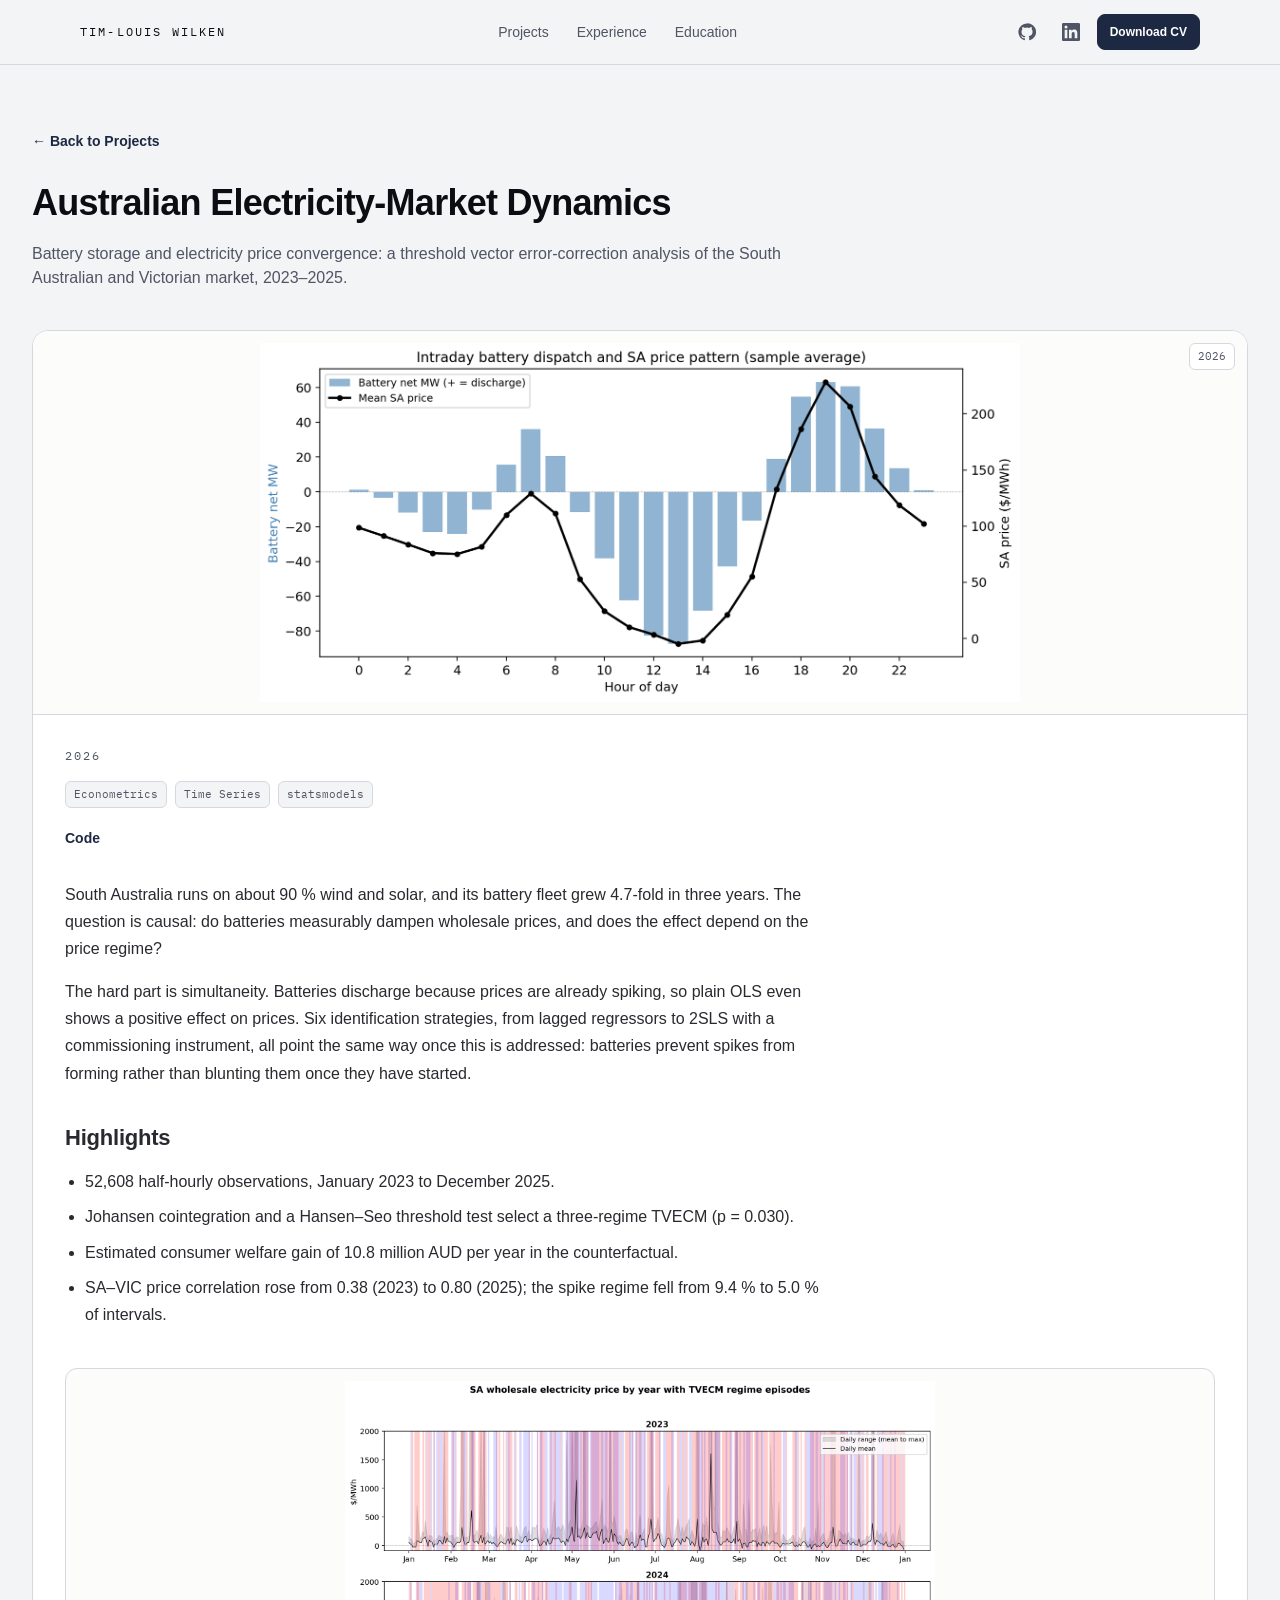
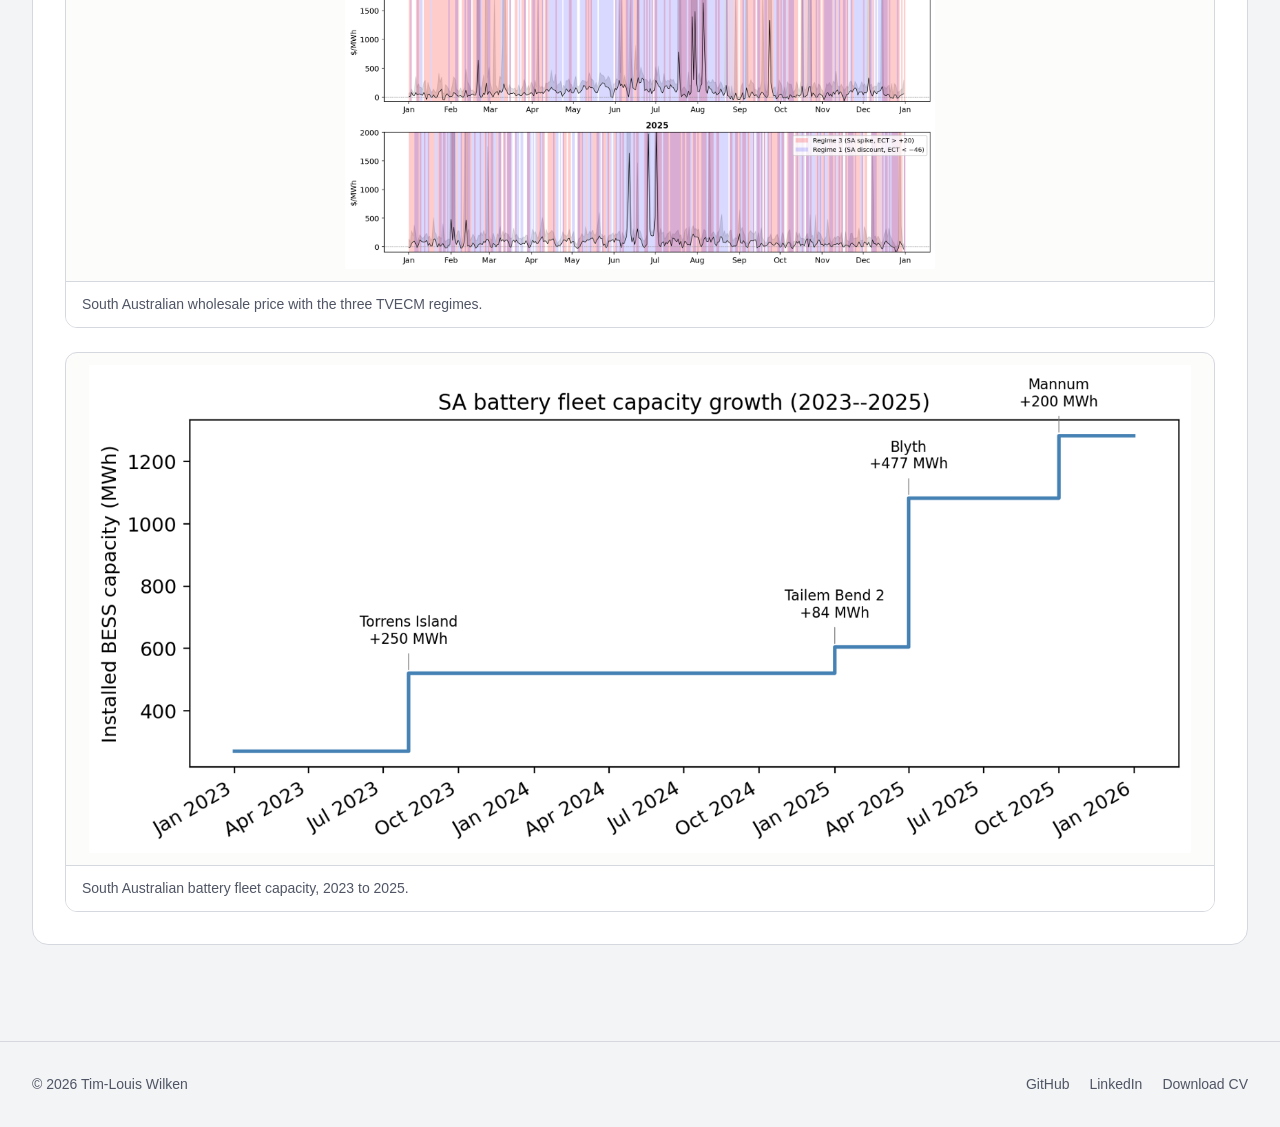
==== projects/australian-electricity-market.html @ aab0083b "Personal website: projects, live day-ahead forecast widget, CV Co-Authored-By: Claude Fable 5.1 <nor" ====
<!DOCTYPE html>
<html lang="en">
<head>
  <meta charset="UTF-8">
  <meta name="viewport" content="width=device-width, initial-scale=1">
  <title>Australian Electricity-Market Dynamics | Tim-Louis Wilken</title>
  <meta name="description" content="Battery storage and electricity price convergence: a threshold vector error-correction analysis of the South Australian and Victorian market, 2023–2025.">
  <link rel="icon" href="../favicon.svg" type="image/svg+xml">
  <link rel="preconnect" href="https://fonts.googleapis.com">
  <link rel="preconnect" href="https://fonts.gstatic.com" crossorigin>
  <link href="https://fonts.googleapis.com/css2?family=IBM+Plex+Mono:wght@400;500&display=swap" rel="stylesheet">
  <link rel="stylesheet" href="../style.css">
</head>
<body>
<nav class="nav">
  <div class="container nav-inner">
    <a href="../index.html" class="brand">Tim-Louis Wilken</a>
    <div class="nav-links">
      <a href="../index.html#projects">Projects</a>
      <a href="../index.html#experience">Experience</a>
      <a href="../index.html#education">Education</a>
    </div>
    <div class="nav-actions">
      <a class="icon-link" href="https://github.com/TimLouisWilken" target="_blank" rel="noreferrer" aria-label="GitHub"><svg viewBox="0 0 24 24" fill="currentColor" aria-hidden="true"><path d="M12 .5a11.5 11.5 0 0 0-3.64 22.41c.58.11.79-.25.79-.56v-2c-3.2.7-3.88-1.37-3.88-1.37-.53-1.33-1.28-1.69-1.28-1.69-1.05-.71.08-.7.08-.7 1.16.08 1.77 1.19 1.77 1.19 1.03 1.77 2.7 1.26 3.36.96.1-.75.4-1.26.73-1.55-2.55-.29-5.24-1.28-5.24-5.68 0-1.26.45-2.28 1.19-3.09-.12-.29-.52-1.46.11-3.05 0 0 .97-.31 3.17 1.18a10.9 10.9 0 0 1 5.77 0c2.2-1.49 3.17-1.18 3.17-1.18.63 1.59.23 2.76.11 3.05.74.81 1.19 1.83 1.19 3.09 0 4.41-2.69 5.38-5.26 5.67.41.36.78 1.06.78 2.14v3.17c0 .31.21.68.8.56A11.5 11.5 0 0 0 12 .5Z"/></svg></a>
      <a class="icon-link" href="https://linkedin.com/in/tim-louis-wilken" target="_blank" rel="noreferrer" aria-label="LinkedIn"><svg viewBox="0 0 24 24" fill="currentColor" aria-hidden="true"><path d="M20.45 20.45h-3.55v-5.57c0-1.33-.03-3.04-1.85-3.04-1.86 0-2.14 1.45-2.14 2.94v5.67H9.35V9h3.41v1.56h.05c.48-.9 1.64-1.85 3.37-1.85 3.6 0 4.27 2.37 4.27 5.45v6.29ZM5.34 7.43a2.06 2.06 0 1 1 0-4.12 2.06 2.06 0 0 1 0 4.12ZM7.12 20.45H3.56V9h3.56v11.45ZM22.22 0H1.77C.79 0 0 .77 0 1.73v20.54C0 23.23.79 24 1.77 24h20.45c.98 0 1.78-.77 1.78-1.73V1.73C24 .77 23.2 0 22.22 0Z"/></svg></a>
      <a class="btn btn-primary btn-sm" href="../cv.pdf" download="CV_Tim-Louis_Wilken.pdf">Download CV</a>
    </div>
  </div>
</nav>
<main class="container section">
  <a class="back" href="../index.html#projects">← Back to Projects</a>
  <header class="section-head detail-head">
    <h2>Australian Electricity-Market Dynamics</h2>
    <p>Battery storage and electricity price convergence: a threshold vector error-correction analysis of the South Australian and Victorian market, 2023–2025.</p>
  </header>
  <article class="card detail">
    <div class="cover detail-cover"><img src="../images/projects/australia-intraday.png" alt="Average intraday battery dispatch and South Australian price" loading="lazy"><span class="year">2026</span></div>
    <div class="detail-body">
      <p class="eyebrow">2026</p>
      <div style="margin-top: 1rem;"><div class="tags"><span class="tag">Econometrics</span><span class="tag">Time Series</span><span class="tag">statsmodels</span></div></div>
      <div class="detail-links"><a href="https://github.com/TimLouisWilken/analysis-of-the-australian-electricity-market" target="_blank" rel="noreferrer">Code</a></div>
      <div class="prose">
        <p>South Australia runs on about 90 % wind and solar, and its battery fleet grew 4.7-fold in three years. The question is causal: do batteries measurably dampen wholesale prices, and does the effect depend on the price regime?</p><p>The hard part is simultaneity. Batteries discharge because prices are already spiking, so plain OLS even shows a positive effect on prices. Six identification strategies, from lagged regressors to 2SLS with a commissioning instrument, all point the same way once this is addressed: batteries prevent spikes from forming rather than blunting them once they have started.</p>
        <h2>Highlights</h2>
        <ul><li>52,608 half-hourly observations, January 2023 to December 2025.</li><li>Johansen cointegration and a Hansen–Seo threshold test select a three-regime TVECM (p = 0.030).</li><li>Estimated consumer welfare gain of 10.8 million AUD per year in the counterfactual.</li><li>SA–VIC price correlation rose from 0.38 (2023) to 0.80 (2025); the spike regime fell from 9.4 % to 5.0 % of intervals.</li></ul>
      </div>
      <div class="gallery"><figure><img src="../images/projects/australia.png" alt="South Australian wholesale price with the three TVECM regimes." loading="lazy"><figcaption>South Australian wholesale price with the three TVECM regimes.</figcaption></figure><figure><img src="../images/projects/australia-capacity.png" alt="South Australian battery fleet capacity, 2023 to 2025." loading="lazy"><figcaption>South Australian battery fleet capacity, 2023 to 2025.</figcaption></figure></div>
    </div>
  </article>
</main>
<footer class="footer">
  <div class="container footer-inner">
    <p>© 2026 Tim-Louis Wilken</p>
    <div class="footer-links">
      <a href="https://github.com/TimLouisWilken" target="_blank" rel="noreferrer">GitHub</a>
      <a href="https://linkedin.com/in/tim-louis-wilken" target="_blank" rel="noreferrer">LinkedIn</a>
      <a href="../cv.pdf" download="CV_Tim-Louis_Wilken.pdf">Download CV</a>
    </div>
  </div>
</footer>
</body>
</html>
---- style.css ----
:root {
  --bg: #f3f4f6;
  --surface: #ffffff;
  --ink: #0b0d12;
  --muted: #4f5564;
  --border: #d5d8df;
  --accent: #1d2942;
  --accent-hover: #121a2d;
  --shadow: 0 12px 28px rgba(8, 12, 20, 0.08);
  --radius: 1rem;
  --font-sans: "Helvetica Neue", Helvetica, Arial, sans-serif;
  --font-mono: "IBM Plex Mono", ui-monospace, SFMono-Regular, monospace;
}

* { box-sizing: border-box; }
html { scroll-behavior: smooth; }
body {
  margin: 0;
  background: var(--bg);
  color: var(--ink);
  font-family: var(--font-sans);
  line-height: 1.5;
  -webkit-font-smoothing: antialiased;
}
img { display: block; max-width: 100%; }
a { color: inherit; text-decoration: none; }

.container {
  width: 100%;
  max-width: 76rem;
  margin: 0 auto;
  padding: 0 1rem;
}
@media (min-width: 640px) { .container { padding: 0 1.75rem; } }
@media (min-width: 1024px) { .container { padding: 0 3rem; } }

/* nav */
.nav {
  position: sticky;
  top: 0;
  z-index: 50;
  border-bottom: 1px solid var(--border);
  background: rgba(243, 244, 246, 0.95);
  backdrop-filter: blur(8px);
}
.nav-inner { display: flex; align-items: center; justify-content: space-between; gap: 0.75rem; height: 4rem; }
.brand { font-family: var(--font-mono); font-size: 0.75rem; text-transform: uppercase; letter-spacing: 0.18em; }
.nav-links { display: none; gap: 1.75rem; }
.nav-links a { font-size: 0.875rem; color: var(--muted); transition: color 0.15s; }
.nav-links a:hover { color: var(--ink); }
@media (min-width: 1024px) { .nav-links { display: flex; } }
.nav-actions { display: flex; align-items: center; gap: 0.5rem; }
.icon-link {
  display: inline-flex; padding: 0.5rem; border-radius: 0.5rem;
  border: 1px solid transparent; color: var(--muted); transition: all 0.15s;
}
.icon-link:hover { border-color: var(--border); background: var(--surface); color: var(--ink); }
.icon-link svg { width: 18px; height: 18px; }

/* buttons */
.btn {
  display: inline-block; border-radius: 0.5rem; font-weight: 600;
  border: 1px solid var(--border); background: var(--surface); color: var(--ink);
  padding: 0.625rem 1.25rem; font-size: 0.875rem; transition: all 0.15s;
}
.btn:hover { border-color: var(--ink); }
.btn-primary { background: var(--accent); border-color: var(--accent); color: #fff; }
.btn-primary:hover { background: var(--accent-hover); border-color: var(--accent-hover); }
.btn-sm { padding: 0.5rem 0.75rem; font-size: 0.75rem; }

/* cards & sections */
.card { background: var(--surface); border: 1px solid var(--border); border-radius: var(--radius); }
.section { padding: 3rem 0; }
@media (min-width: 640px) { .section { padding: 4rem 0; } }
.section-head { margin-bottom: 1.75rem; }
@media (min-width: 640px) { .section-head { margin-bottom: 2.5rem; } }
.section-head h2 { margin: 0; font-size: 1.875rem; font-weight: 600; letter-spacing: -0.02em; }
@media (min-width: 640px) { .section-head h2 { font-size: 2.25rem; } }
.section-head p { margin: 0.75rem 0 0; max-width: 48rem; color: var(--muted); }

.eyebrow { margin: 0; font-family: var(--font-mono); font-size: 0.75rem; text-transform: uppercase; letter-spacing: 0.16em; color: var(--muted); }
.tags { display: flex; flex-wrap: wrap; gap: 0.5rem; }
.tag {
  border: 1px solid var(--border); background: var(--bg); color: var(--muted);
  border-radius: 0.375rem; padding: 0.25rem 0.5rem; font-family: var(--font-mono); font-size: 0.6875rem;
}
.tag-lg { padding: 0.375rem 0.75rem; font-size: 0.75rem; }

/* hero */
.hero { padding: 1.75rem; box-shadow: var(--shadow); }
@media (min-width: 640px) { .hero { padding: 2.5rem; } }
.hero-grid { display: grid; gap: 2rem; }
@media (min-width: 1024px) { .hero-grid { grid-template-columns: 1fr minmax(260px, 340px); align-items: start; } }
.hero h1 { margin: 0.75rem 0 0; font-size: 2.25rem; font-weight: 600; letter-spacing: -0.02em; line-height: 1.1; }
@media (min-width: 640px) { .hero h1 { font-size: 3rem; } }
.hero .role { margin: 0.5rem 0 0; font-weight: 500; color: rgba(11, 13, 18, 0.9); }
.hero .lead { margin: 1rem 0 0; max-width: 46rem; color: var(--muted); font-size: 1.0625rem; line-height: 1.65; }
.hero .meta { margin-top: 1rem; display: flex; flex-wrap: wrap; gap: 0.25rem 1rem; font-size: 0.875rem; color: var(--muted); }
.hero .meta a:hover { color: var(--ink); }
.hero .tags { margin-top: 1.5rem; }
.hero .actions { margin-top: 2rem; display: flex; flex-wrap: wrap; gap: 0.75rem; }
.portrait { overflow: hidden; border-radius: 0.75rem; border: 1px solid var(--border); background: var(--bg); }
.portrait img { width: 100%; aspect-ratio: 4 / 5; object-fit: cover; object-position: center 40%; }
@media (max-width: 1023px) { .portrait { max-width: 280px; } }

/* project grid */
.grid { display: grid; grid-template-columns: 1fr; gap: 1.5rem; }
@media (min-width: 768px) { .grid { grid-template-columns: repeat(2, 1fr); } }
@media (min-width: 1280px) { .grid { grid-template-columns: repeat(3, 1fr); } }
.project { display: flex; flex-direction: column; overflow: hidden; transition: transform 0.2s, box-shadow 0.2s; }
.project:hover { transform: translateY(-2px); box-shadow: var(--shadow); }
.cover { position: relative; height: 13rem; border-bottom: 1px solid var(--border); background: #fcfcfb; }
.cover img { width: 100%; height: 100%; object-fit: contain; padding: 0.75rem; }
.cover img.fill { object-fit: cover; padding: 0; }
.cover .year {
  position: absolute; right: 0.75rem; top: 0.75rem;
  border: 1px solid var(--border); background: rgba(255, 255, 255, 0.95); border-radius: 0.375rem;
  padding: 0.25rem 0.5rem; font-family: var(--font-mono); font-size: 0.6875rem; color: var(--muted);
}
.cover.metric {
  display: flex; flex-direction: column; justify-content: center; padding: 1.5rem;
  background: linear-gradient(135deg, #e8ecf4 0%, #f7f8fa 60%);
}
.cover.metric .big { font-size: 2.75rem; font-weight: 600; letter-spacing: -0.03em; color: var(--accent); line-height: 1; }
.cover.metric .small { margin-top: 0.5rem; font-family: var(--font-mono); font-size: 0.75rem; text-transform: uppercase; letter-spacing: 0.12em; color: var(--muted); }
.project-body { display: flex; flex: 1; flex-direction: column; padding: 1.25rem; }
@media (min-width: 640px) { .project-body { padding: 1.5rem; } }
.project h3 { margin: 0; font-size: 1.375rem; line-height: 1.25; font-weight: 600; }
.project .desc { margin: 0.5rem 0 0; font-size: 0.875rem; line-height: 1.6; color: var(--muted); }
.project .tags { margin-top: 1rem; }
.project .links { margin-top: auto; padding-top: 1.5rem; display: flex; flex-wrap: wrap; gap: 1rem; font-size: 0.875rem; }
.project .links a { font-weight: 600; color: var(--accent); }
.project .links a:hover { text-decoration: underline; }

/* timeline */
.timeline { position: relative; display: grid; gap: 1.25rem; }
.entry { position: relative; padding: 1.25rem 1.25rem 1.25rem 2.75rem; }
@media (min-width: 640px) { .entry { padding: 1.5rem 1.75rem 1.5rem 3.25rem; } }
.entry::before {
  content: ""; position: absolute; left: 1.25rem; top: 1.85rem;
  width: 0.625rem; height: 0.625rem; border-radius: 50%; background: var(--accent);
}
@media (min-width: 640px) { .entry::before { left: 1.6rem; top: 2.1rem; } }
.entry header { display: flex; flex-wrap: wrap; align-items: baseline; justify-content: space-between; gap: 0.25rem 1rem; }
.entry h3 { margin: 0; font-size: 1.125rem; font-weight: 600; }
.entry .date { margin: 0; font-family: var(--font-mono); font-size: 0.75rem; color: var(--muted); }
.entry .where { margin: 0.25rem 0 0; font-size: 0.875rem; color: var(--muted); }
.entry ul { margin: 0.75rem 0 0; padding-left: 1.1rem; font-size: 0.9375rem; color: rgba(11, 13, 18, 0.85); }
.entry li + li { margin-top: 0.25rem; }
.entry .tags { margin-top: 1rem; }

/* footer */
.footer { border-top: 1px solid var(--border); margin-top: 2rem; }
.footer-inner { display: flex; flex-wrap: wrap; justify-content: space-between; gap: 1rem; padding: 2rem 0; font-size: 0.875rem; color: var(--muted); }
.footer-inner p { margin: 0; }
.footer-links { display: flex; gap: 1.25rem; }
.footer-links a:hover { color: var(--ink); }

/* reveal */
.reveal { opacity: 0; transform: translateY(8px); transition: opacity 0.5s ease, transform 0.5s ease; }
.reveal.visible { opacity: 1; transform: none; }
@media (prefers-reduced-motion: reduce) {
  .reveal { opacity: 1; transform: none; transition: none; }
  .project, html { transition: none; scroll-behavior: auto; }
}

/* keep grid children from forcing horizontal scroll on narrow screens */
.hero-grid > *, .grid > *, .timeline > * { min-width: 0; }
@media (max-width: 480px) {
  .nav-actions .btn-sm { display: none; }
  .hero .meta { flex-direction: column; }
}

/* clickable cards */
.project[data-href] { cursor: pointer; }
.project h3 a:hover { color: var(--accent); }

/* project detail pages */
.back { display: inline-block; margin-bottom: 1.5rem; font-size: 0.875rem; font-weight: 600; color: var(--accent); }
.back:hover { text-decoration: underline; }
.detail { overflow: hidden; }
.cover.detail-cover { height: 14rem; }
@media (min-width: 640px) { .cover.detail-cover { height: 24rem; } }
.cover.detail-cover.metric .big { font-size: 4rem; }
.detail-body { padding: 1.5rem; }
@media (min-width: 640px) { .detail-body { padding: 2rem; } }
.detail-links { margin-top: 1.25rem; display: flex; flex-wrap: wrap; gap: 1rem; font-size: 0.875rem; }
.detail-links a { font-weight: 600; color: var(--accent); }
.detail-links a:hover { text-decoration: underline; }
.prose { margin-top: 2rem; max-width: 48rem; color: rgba(11, 13, 18, 0.88); font-size: 1rem; line-height: 1.7; }
.prose p { margin: 0 0 1rem; }
.prose h2 { margin: 2rem 0 0.75rem; font-size: 1.375rem; font-weight: 600; letter-spacing: -0.01em; }
.prose ul { margin: 0; padding-left: 1.25rem; }
.prose li + li { margin-top: 0.5rem; }

/* detail extras */
.detail-links .cta { color: #fff; font-weight: 600; }
.detail-links .cta:hover { text-decoration: none; }
.detail-links { align-items: center; }
.gallery { margin-top: 2.5rem; display: grid; gap: 1.5rem; }
.gallery figure { margin: 0; border: 1px solid var(--border); border-radius: 0.75rem; overflow: hidden; background: #fcfcfb; }
.gallery img { width: 100%; max-height: 32rem; object-fit: contain; padding: 0.75rem; }
.gallery figcaption { border-top: 1px solid var(--border); padding: 0.75rem 1rem; font-size: 0.875rem; color: var(--muted); background: var(--surface); }
.cover.detail-cover.natural { height: auto; }
.cover.detail-cover.natural img { height: auto; object-fit: unset; padding: 0; }

/* live forecast widget */
.live { padding: 1.5rem; }
@media (min-width: 640px) { .live { padding: 2rem; } }
.live-head { display: flex; flex-wrap: wrap; justify-content: space-between; align-items: flex-start; gap: 1rem; }
.live-sub { margin: 0.5rem 0 0; max-width: 40rem; font-size: 0.875rem; color: var(--muted); }
.live-dot { display: inline-block; width: 0.5rem; height: 0.5rem; margin-right: 0.5rem; border-radius: 50%; background: #1a9c5b; box-shadow: 0 0 0 3px rgba(26, 156, 91, 0.2); vertical-align: middle; }
.live-grid { display: grid; gap: 1.5rem; margin-top: 1.5rem; }
@media (min-width: 900px) { .live-grid { grid-template-columns: minmax(260px, 340px) 1fr; align-items: center; } }
.live-stats { display: grid; grid-template-columns: repeat(2, 1fr); gap: 0.75rem; }
.stat { display: flex; flex-direction: column; border: 1px solid var(--border); border-radius: 0.75rem; padding: 0.75rem 0.9rem; background: var(--bg); }
.stat-label { font-family: var(--font-mono); font-size: 0.6875rem; text-transform: uppercase; letter-spacing: 0.1em; color: var(--muted); }
.stat-value { margin-top: 0.25rem; font-size: 1.75rem; font-weight: 600; letter-spacing: -0.02em; color: var(--accent); line-height: 1.1; }
.stat-note { font-size: 0.75rem; color: var(--muted); }
.live-chart { width: 100%; height: 180px; display: block; }
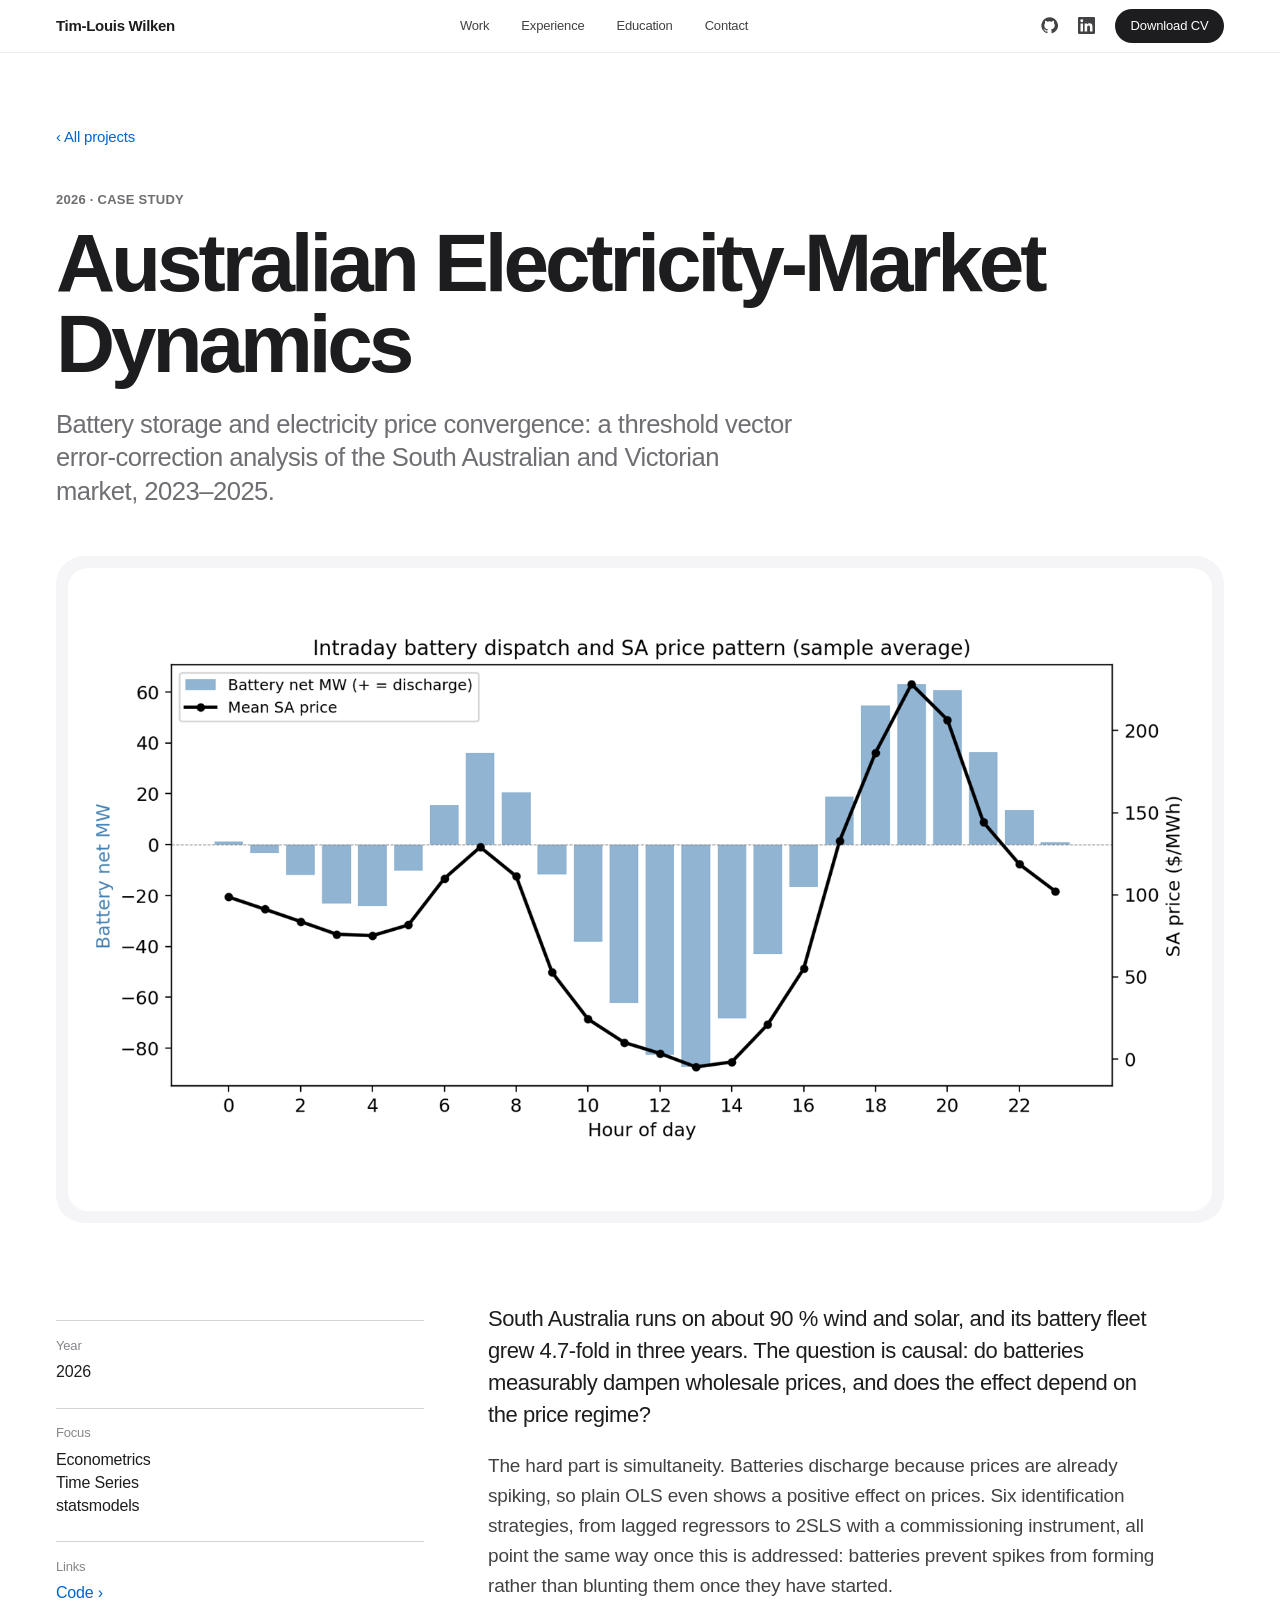
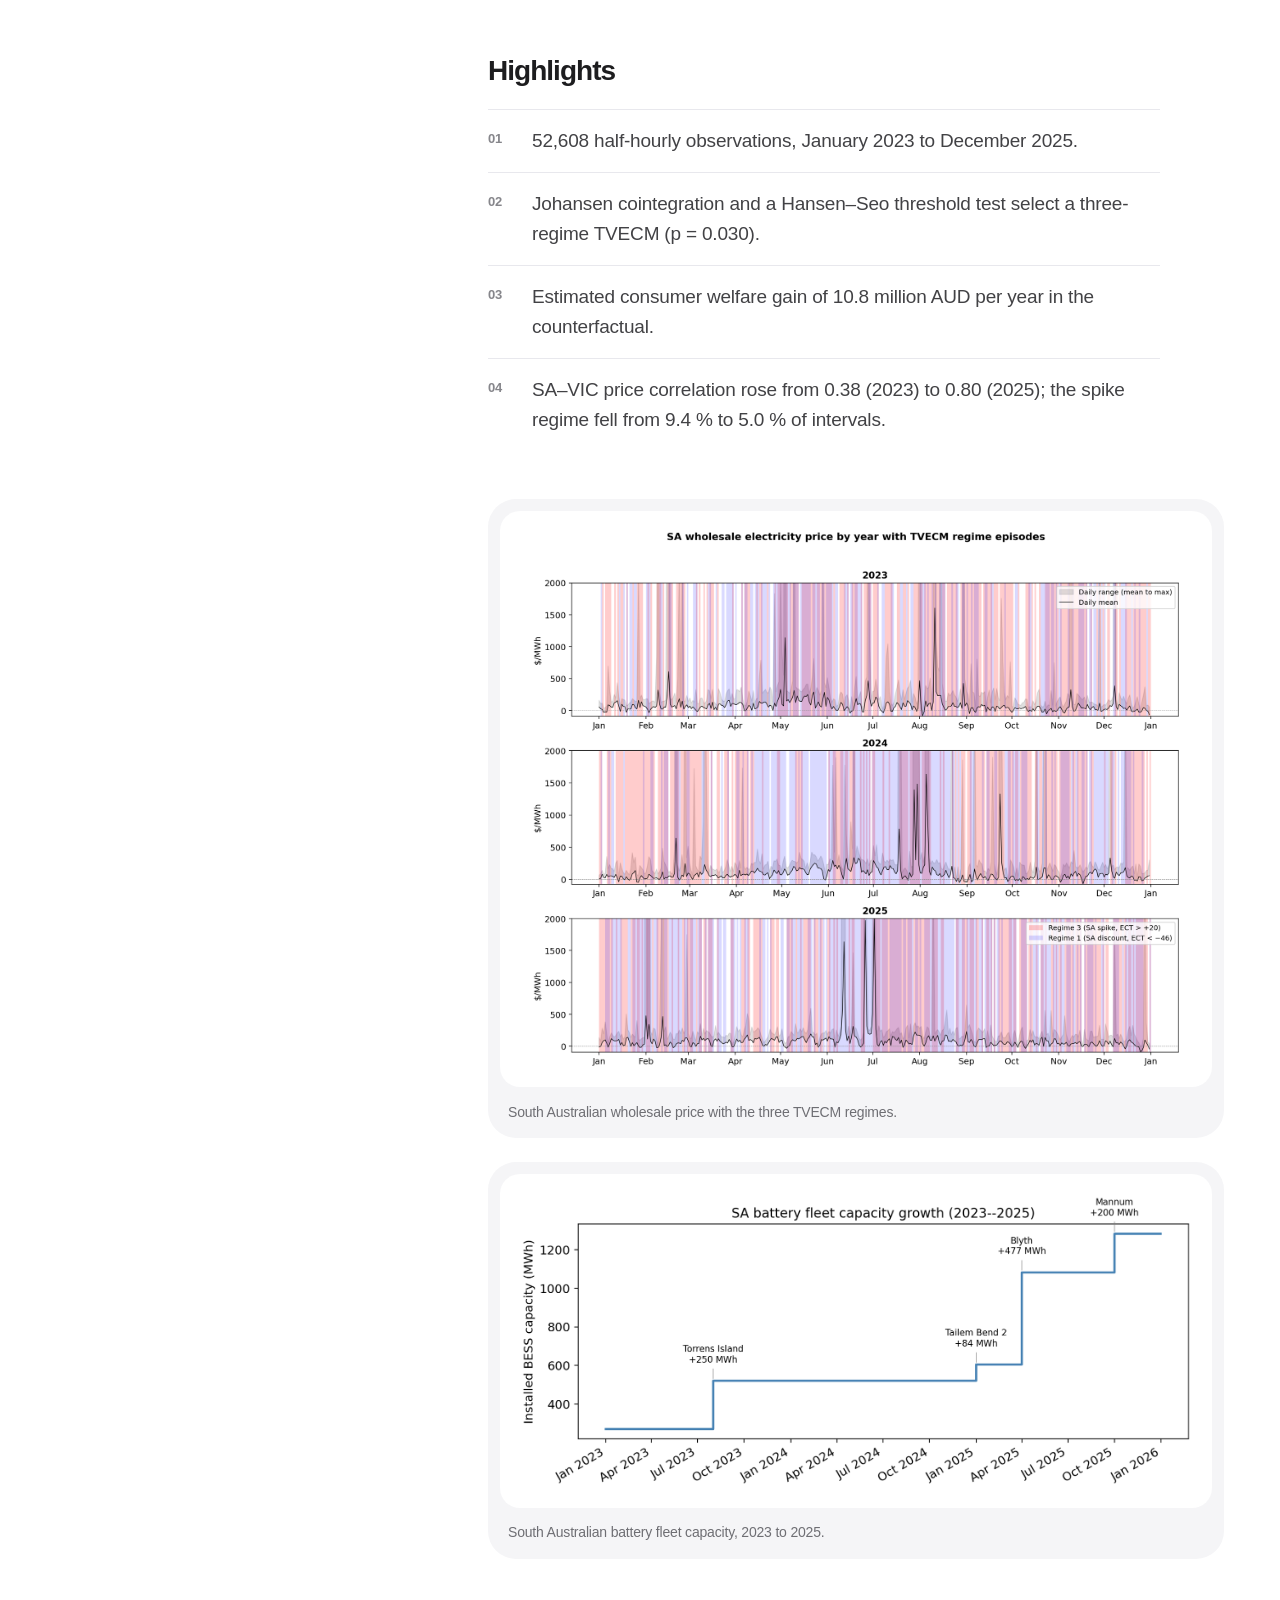
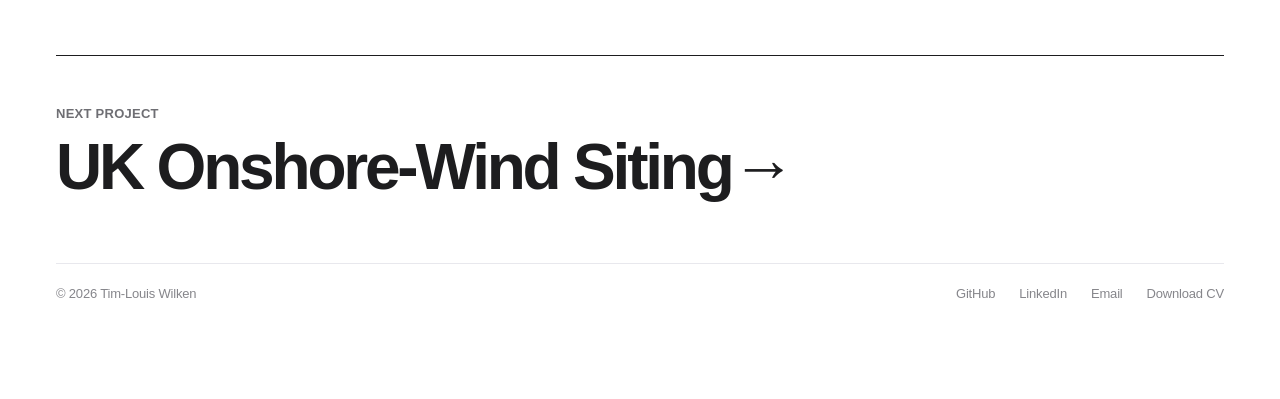
==== commit dfb40234: "Redesign: Helvetica Neue, portfolio layout, dark live tile Co-Authored-By: Claude Opus 5.5 <noreply@" ====
--- a/projects/australian-electricity-market.html
+++ b/projects/australian-electricity-market.html
@@ -5,10 +5,8 @@
   <meta name="viewport" content="width=device-width, initial-scale=1">
   <title>Australian Electricity-Market Dynamics | Tim-Louis Wilken</title>
   <meta name="description" content="Battery storage and electricity price convergence: a threshold vector error-correction analysis of the South Australian and Victorian market, 2023–2025.">
+  <meta name="theme-color" content="#ffffff">
   <link rel="icon" href="../favicon.svg" type="image/svg+xml">
-  <link rel="preconnect" href="https://fonts.googleapis.com">
-  <link rel="preconnect" href="https://fonts.gstatic.com" crossorigin>
-  <link href="https://fonts.googleapis.com/css2?family=IBM+Plex+Mono:wght@400;500&display=swap" rel="stylesheet">
   <link rel="stylesheet" href="../style.css">
 </head>
 <body>
@@ -16,9 +14,10 @@
   <div class="container nav-inner">
     <a href="../index.html" class="brand">Tim-Louis Wilken</a>
     <div class="nav-links">
-      <a href="../index.html#projects">Projects</a>
+      <a href="../index.html#projects">Work</a>
       <a href="../index.html#experience">Experience</a>
       <a href="../index.html#education">Education</a>
+      <a href="../index.html#contact">Contact</a>
     </div>
     <div class="nav-actions">
       <a class="icon-link" href="https://github.com/TimLouisWilken" target="_blank" rel="noreferrer" aria-label="GitHub"><svg viewBox="0 0 24 24" fill="currentColor" aria-hidden="true"><path d="M12 .5a11.5 11.5 0 0 0-3.64 22.41c.58.11.79-.25.79-.56v-2c-3.2.7-3.88-1.37-3.88-1.37-.53-1.33-1.28-1.69-1.28-1.69-1.05-.71.08-.7.08-.7 1.16.08 1.77 1.19 1.77 1.19 1.03 1.77 2.7 1.26 3.36.96.1-.75.4-1.26.73-1.55-2.55-.29-5.24-1.28-5.24-5.68 0-1.26.45-2.28 1.19-3.09-.12-.29-.52-1.46.11-3.05 0 0 .97-.31 3.17 1.18a10.9 10.9 0 0 1 5.77 0c2.2-1.49 3.17-1.18 3.17-1.18.63 1.59.23 2.76.11 3.05.74.81 1.19 1.83 1.19 3.09 0 4.41-2.69 5.38-5.26 5.67.41.36.78 1.06.78 2.14v3.17c0 .31.21.68.8.56A11.5 11.5 0 0 0 12 .5Z"/></svg></a>
@@ -27,33 +26,44 @@
     </div>
   </div>
 </nav>
-<main class="container section">
-  <a class="back" href="../index.html#projects">← Back to Projects</a>
-  <header class="section-head detail-head">
-    <h2>Australian Electricity-Market Dynamics</h2>
-    <p>Battery storage and electricity price convergence: a threshold vector error-correction analysis of the South Australian and Victorian market, 2023–2025.</p>
+<main class="container case">
+  <a class="back" href="../index.html#projects">‹ All projects</a>
+  <header class="case-head">
+    <p class="kicker">2026 · Case study</p>
+    <h1>Australian Electricity-Market Dynamics</h1>
+    <p class="summary">Battery storage and electricity price convergence: a threshold vector error-correction analysis of the South Australian and Victorian market, 2023–2025.</p>
   </header>
-  <article class="card detail">
-    <div class="cover detail-cover"><img src="../images/projects/australia-intraday.png" alt="Average intraday battery dispatch and South Australian price" loading="lazy"><span class="year">2026</span></div>
-    <div class="detail-body">
-      <p class="eyebrow">2026</p>
-      <div style="margin-top: 1rem;"><div class="tags"><span class="tag">Econometrics</span><span class="tag">Time Series</span><span class="tag">statsmodels</span></div></div>
-      <div class="detail-links"><a href="https://github.com/TimLouisWilken/analysis-of-the-australian-electricity-market" target="_blank" rel="noreferrer">Code</a></div>
+  <div class="case-cover">
+    <div class="cover detail-cover"><img src="../images/projects/australia-intraday.png" alt="Average intraday battery dispatch and South Australian price" loading="lazy"></div>
+  </div>
+  <div class="case-grid">
+    <dl class="case-meta">
+      <div><dt>Year</dt><dd>2026</dd></div>
+      <div><dt>Focus</dt><dd>Econometrics<br>Time Series<br>statsmodels</dd></div>
+      <div><dt>Links</dt><dd><a href="https://github.com/TimLouisWilken/analysis-of-the-australian-electricity-market" target="_blank" rel="noreferrer">Code</a></dd></div>
+      
+    </dl>
+    <div>
       <div class="prose">
-        <p>South Australia runs on about 90 % wind and solar, and its battery fleet grew 4.7-fold in three years. The question is causal: do batteries measurably dampen wholesale prices, and does the effect depend on the price regime?</p><p>The hard part is simultaneity. Batteries discharge because prices are already spiking, so plain OLS even shows a positive effect on prices. Six identification strategies, from lagged regressors to 2SLS with a commissioning instrument, all point the same way once this is addressed: batteries prevent spikes from forming rather than blunting them once they have started.</p>
+        <p>South Australia runs on about 90&nbsp;% wind and solar, and its battery fleet grew 4.7-fold in three years. The question is causal: do batteries measurably dampen wholesale prices, and does the effect depend on the price regime?</p><p>The hard part is simultaneity. Batteries discharge because prices are already spiking, so plain OLS even shows a positive effect on prices. Six identification strategies, from lagged regressors to 2SLS with a commissioning instrument, all point the same way once this is addressed: batteries prevent spikes from forming rather than blunting them once they have started.</p>
         <h2>Highlights</h2>
-        <ul><li>52,608 half-hourly observations, January 2023 to December 2025.</li><li>Johansen cointegration and a Hansen–Seo threshold test select a three-regime TVECM (p = 0.030).</li><li>Estimated consumer welfare gain of 10.8 million AUD per year in the counterfactual.</li><li>SA–VIC price correlation rose from 0.38 (2023) to 0.80 (2025); the spike regime fell from 9.4 % to 5.0 % of intervals.</li></ul>
+        <ul><li>52,608 half-hourly observations, January 2023 to December 2025.</li><li>Johansen cointegration and a Hansen–Seo threshold test select a three-regime TVECM (p = 0.030).</li><li>Estimated consumer welfare gain of 10.8 million AUD per year in the counterfactual.</li><li>SA–VIC price correlation rose from 0.38 (2023) to 0.80 (2025); the spike regime fell from 9.4&nbsp;% to 5.0&nbsp;% of intervals.</li></ul>
       </div>
       <div class="gallery"><figure><img src="../images/projects/australia.png" alt="South Australian wholesale price with the three TVECM regimes." loading="lazy"><figcaption>South Australian wholesale price with the three TVECM regimes.</figcaption></figure><figure><img src="../images/projects/australia-capacity.png" alt="South Australian battery fleet capacity, 2023 to 2025." loading="lazy"><figcaption>South Australian battery fleet capacity, 2023 to 2025.</figcaption></figure></div>
     </div>
-  </article>
+  </div>
+  <a class="next" href="uk-onshore-wind-siting.html">
+    <span class="kicker">Next project</span>
+    <span class="title">UK Onshore-Wind Siting</span>
+  </a>
 </main>
-<footer class="footer">
-  <div class="container footer-inner">
+<footer class="container contact" style="padding-top: 0; border-top: 0;">
+  <div class="footer-inner">
     <p>© 2026 Tim-Louis Wilken</p>
     <div class="footer-links">
       <a href="https://github.com/TimLouisWilken" target="_blank" rel="noreferrer">GitHub</a>
       <a href="https://linkedin.com/in/tim-louis-wilken" target="_blank" rel="noreferrer">LinkedIn</a>
+      <a href="mailto:timlouis.wilken@gmail.com">Email</a>
       <a href="../cv.pdf" download="CV_Tim-Louis_Wilken.pdf">Download CV</a>
     </div>
   </div>
--- a/style.css
+++ b/style.css
@@ -1,220 +1,336 @@
+/* ==========================================================================
+   Tim-Louis Wilken: personal site
+   One typeface (Helvetica Neue), a near-white canvas, hairlines instead of
+   borders, large type and one dark tile for the live forecast.
+   ========================================================================== */
+
 :root {
-  --bg: #f3f4f6;
-  --surface: #ffffff;
-  --ink: #0b0d12;
-  --muted: #4f5564;
-  --border: #d5d8df;
-  --accent: #1d2942;
-  --accent-hover: #121a2d;
-  --shadow: 0 12px 28px rgba(8, 12, 20, 0.08);
-  --radius: 1rem;
-  --font-sans: "Helvetica Neue", Helvetica, Arial, sans-serif;
-  --font-mono: "IBM Plex Mono", ui-monospace, SFMono-Regular, monospace;
+  --bg: #ffffff;
+  --tile: #f5f5f7;
+  --ink: #1d1d1f;
+  --ink-2: #424245;
+  --muted: #6e6e73;
+  --faint: #86868b;
+  --line: #d2d2d7;
+  --line-soft: #e8e8ed;
+  --accent: #0066cc;
+  --accent-hover: #0077ed;
+  --dark: #000000;
+  --dark-2: #1d1d1f;
+  --radius-xl: 1.75rem;
+  --radius-lg: 1.25rem;
+  --ease: cubic-bezier(0.22, 0.61, 0.36, 1);
+  --font-sans: "Helvetica Neue", "HelveticaNeue", Helvetica, Arial, sans-serif;
 }
 
 * { box-sizing: border-box; }
-html { scroll-behavior: smooth; }
+html { scroll-behavior: smooth; -webkit-text-size-adjust: 100%; }
 body {
   margin: 0;
   background: var(--bg);
   color: var(--ink);
   font-family: var(--font-sans);
-  line-height: 1.5;
+  font-size: 17px;
+  line-height: 1.47;
+  letter-spacing: -0.011em;
   -webkit-font-smoothing: antialiased;
+  -moz-osx-font-smoothing: grayscale;
+  text-rendering: optimizeLegibility;
 }
 img { display: block; max-width: 100%; }
 a { color: inherit; text-decoration: none; }
-
-.container {
-  width: 100%;
-  max-width: 76rem;
-  margin: 0 auto;
-  padding: 0 1rem;
-}
-@media (min-width: 640px) { .container { padding: 0 1.75rem; } }
-@media (min-width: 1024px) { .container { padding: 0 3rem; } }
-
-/* nav */
+::selection { background: #1d1d1f; color: #fff; }
+
+.container { width: 100%; max-width: 80rem; margin: 0 auto; padding: 0 1.25rem; }
+@media (min-width: 640px) { .container { padding: 0 2rem; } }
+@media (min-width: 1024px) { .container { padding: 0 3.5rem; } }
+
+/* --------------------------------------------------------------------------
+   Navigation
+   -------------------------------------------------------------------------- */
 .nav {
-  position: sticky;
-  top: 0;
-  z-index: 50;
-  border-bottom: 1px solid var(--border);
-  background: rgba(243, 244, 246, 0.95);
-  backdrop-filter: blur(8px);
-}
-.nav-inner { display: flex; align-items: center; justify-content: space-between; gap: 0.75rem; height: 4rem; }
-.brand { font-family: var(--font-mono); font-size: 0.75rem; text-transform: uppercase; letter-spacing: 0.18em; }
-.nav-links { display: none; gap: 1.75rem; }
-.nav-links a { font-size: 0.875rem; color: var(--muted); transition: color 0.15s; }
+  position: sticky; top: 0; z-index: 50;
+  background: rgba(255, 255, 255, 0.72);
+  -webkit-backdrop-filter: saturate(180%) blur(20px);
+  backdrop-filter: saturate(180%) blur(20px);
+  border-bottom: 1px solid rgba(0, 0, 0, 0.08);
+}
+.nav-inner { display: flex; align-items: center; justify-content: space-between; gap: 1rem; height: 3.25rem; }
+.brand { font-size: 0.9375rem; font-weight: 600; letter-spacing: -0.02em; }
+.nav-links { display: none; gap: 2rem; }
+.nav-links a { font-size: 0.8125rem; color: var(--ink-2); transition: color 0.2s; }
 .nav-links a:hover { color: var(--ink); }
-@media (min-width: 1024px) { .nav-links { display: flex; } }
-.nav-actions { display: flex; align-items: center; gap: 0.5rem; }
-.icon-link {
-  display: inline-flex; padding: 0.5rem; border-radius: 0.5rem;
-  border: 1px solid transparent; color: var(--muted); transition: all 0.15s;
-}
-.icon-link:hover { border-color: var(--border); background: var(--surface); color: var(--ink); }
-.icon-link svg { width: 18px; height: 18px; }
-
-/* buttons */
+@media (min-width: 900px) { .nav-links { display: flex; } }
+.nav-actions { display: flex; align-items: center; gap: 0.25rem; }
+.icon-link { display: inline-flex; padding: 0.5rem; border-radius: 50%; color: var(--ink-2); transition: color 0.2s, background 0.2s; }
+.icon-link:hover { color: var(--ink); background: rgba(0, 0, 0, 0.05); }
+.icon-link svg { width: 17px; height: 17px; }
+
+/* --------------------------------------------------------------------------
+   Buttons and links
+   -------------------------------------------------------------------------- */
 .btn {
-  display: inline-block; border-radius: 0.5rem; font-weight: 600;
-  border: 1px solid var(--border); background: var(--surface); color: var(--ink);
-  padding: 0.625rem 1.25rem; font-size: 0.875rem; transition: all 0.15s;
-}
-.btn:hover { border-color: var(--ink); }
-.btn-primary { background: var(--accent); border-color: var(--accent); color: #fff; }
-.btn-primary:hover { background: var(--accent-hover); border-color: var(--accent-hover); }
-.btn-sm { padding: 0.5rem 0.75rem; font-size: 0.75rem; }
-
-/* cards & sections */
-.card { background: var(--surface); border: 1px solid var(--border); border-radius: var(--radius); }
-.section { padding: 3rem 0; }
-@media (min-width: 640px) { .section { padding: 4rem 0; } }
-.section-head { margin-bottom: 1.75rem; }
-@media (min-width: 640px) { .section-head { margin-bottom: 2.5rem; } }
-.section-head h2 { margin: 0; font-size: 1.875rem; font-weight: 600; letter-spacing: -0.02em; }
-@media (min-width: 640px) { .section-head h2 { font-size: 2.25rem; } }
-.section-head p { margin: 0.75rem 0 0; max-width: 48rem; color: var(--muted); }
-
-.eyebrow { margin: 0; font-family: var(--font-mono); font-size: 0.75rem; text-transform: uppercase; letter-spacing: 0.16em; color: var(--muted); }
-.tags { display: flex; flex-wrap: wrap; gap: 0.5rem; }
-.tag {
-  border: 1px solid var(--border); background: var(--bg); color: var(--muted);
-  border-radius: 0.375rem; padding: 0.25rem 0.5rem; font-family: var(--font-mono); font-size: 0.6875rem;
-}
-.tag-lg { padding: 0.375rem 0.75rem; font-size: 0.75rem; }
-
-/* hero */
-.hero { padding: 1.75rem; box-shadow: var(--shadow); }
-@media (min-width: 640px) { .hero { padding: 2.5rem; } }
-.hero-grid { display: grid; gap: 2rem; }
-@media (min-width: 1024px) { .hero-grid { grid-template-columns: 1fr minmax(260px, 340px); align-items: start; } }
-.hero h1 { margin: 0.75rem 0 0; font-size: 2.25rem; font-weight: 600; letter-spacing: -0.02em; line-height: 1.1; }
-@media (min-width: 640px) { .hero h1 { font-size: 3rem; } }
-.hero .role { margin: 0.5rem 0 0; font-weight: 500; color: rgba(11, 13, 18, 0.9); }
-.hero .lead { margin: 1rem 0 0; max-width: 46rem; color: var(--muted); font-size: 1.0625rem; line-height: 1.65; }
-.hero .meta { margin-top: 1rem; display: flex; flex-wrap: wrap; gap: 0.25rem 1rem; font-size: 0.875rem; color: var(--muted); }
-.hero .meta a:hover { color: var(--ink); }
-.hero .tags { margin-top: 1.5rem; }
-.hero .actions { margin-top: 2rem; display: flex; flex-wrap: wrap; gap: 0.75rem; }
-.portrait { overflow: hidden; border-radius: 0.75rem; border: 1px solid var(--border); background: var(--bg); }
+  display: inline-flex; align-items: center; gap: 0.4em;
+  border-radius: 980px; border: 1px solid transparent;
+  padding: 0.75rem 1.4rem; font-size: 1.0625rem; font-weight: 500; letter-spacing: -0.01em;
+  background: var(--tile); color: var(--ink);
+  transition: background 0.25s var(--ease), color 0.25s var(--ease), transform 0.25s var(--ease);
+}
+.btn:hover { background: #e8e8ed; }
+.btn:active { transform: scale(0.98); }
+.btn-primary { background: var(--ink); color: #fff; }
+.btn-primary:hover { background: #000; }
+.btn-ghost { background: transparent; border-color: var(--line); }
+.btn-ghost:hover { background: transparent; border-color: var(--ink); }
+.btn-sm { padding: 0.4rem 0.9rem; font-size: 0.8125rem; margin-left: 0.5rem; }
+
+.more { color: var(--accent); font-weight: 400; }
+.more::after { content: " ›"; }
+.more:hover { text-decoration: underline; }
+
+/* --------------------------------------------------------------------------
+   Type helpers
+   -------------------------------------------------------------------------- */
+.kicker {
+  margin: 0; font-size: 0.8125rem; font-weight: 600; letter-spacing: 0.02em;
+  text-transform: uppercase; color: var(--muted);
+}
+.muted { color: var(--faint); }
+.dotlist { margin: 0; font-size: 0.8125rem; color: var(--faint); }
+
+/* --------------------------------------------------------------------------
+   Hero
+   -------------------------------------------------------------------------- */
+.hero { padding: 4.5rem 0 4rem; }
+@media (min-width: 1024px) { .hero { padding: 7.5rem 0 6rem; } }
+.hero-grid { display: grid; gap: 2.5rem; }
+.hero h1 {
+  margin: 1.25rem 0 0;
+  font-size: clamp(3.75rem, 12.5vw, 10.5rem);
+  font-weight: 700; line-height: 0.88; letter-spacing: -0.055em;
+}
+.hero h1 .dot { color: var(--accent); }
+.statement {
+  margin: 0; max-width: 46rem;
+  font-size: clamp(1.5rem, 2.6vw, 2.25rem); font-weight: 600; line-height: 1.15; letter-spacing: -0.03em;
+}
+.statement .muted { font-weight: 600; }
+.hero-copy { display: grid; gap: 1.75rem; }
+.hero .actions { display: flex; flex-wrap: wrap; align-items: center; gap: 0.75rem 1.5rem; }
+.portrait { overflow: hidden; border-radius: var(--radius-xl); background: var(--tile); max-width: 22rem; }
 .portrait img { width: 100%; aspect-ratio: 4 / 5; object-fit: cover; object-position: center 40%; }
-@media (max-width: 1023px) { .portrait { max-width: 280px; } }
-
-/* project grid */
-.grid { display: grid; grid-template-columns: 1fr; gap: 1.5rem; }
-@media (min-width: 768px) { .grid { grid-template-columns: repeat(2, 1fr); } }
-@media (min-width: 1280px) { .grid { grid-template-columns: repeat(3, 1fr); } }
-.project { display: flex; flex-direction: column; overflow: hidden; transition: transform 0.2s, box-shadow 0.2s; }
-.project:hover { transform: translateY(-2px); box-shadow: var(--shadow); }
-.cover { position: relative; height: 13rem; border-bottom: 1px solid var(--border); background: #fcfcfb; }
-.cover img { width: 100%; height: 100%; object-fit: contain; padding: 0.75rem; }
+.facts { display: grid; grid-template-columns: 1fr; gap: 0; margin: 1rem 0 0; border-top: 1px solid var(--line); }
+.facts div { padding: 1.1rem 0; border-bottom: 1px solid var(--line-soft); }
+.facts dt { font-size: 0.8125rem; color: var(--faint); }
+.facts dd { margin: 0.25rem 0 0; font-size: 1rem; line-height: 1.4; color: var(--ink); }
+.facts a { color: var(--accent); }
+.facts a:hover { text-decoration: underline; }
+@media (min-width: 700px) {
+  .facts { grid-template-columns: repeat(2, 1fr); column-gap: 2rem; }
+}
+@media (min-width: 1024px) {
+  .hero-grid { grid-template-columns: repeat(12, minmax(0, 1fr)); column-gap: 2rem; row-gap: 3rem; align-items: end; }
+  .hero-title { grid-column: 1 / 9; }
+  .portrait { grid-column: 9 / 13; grid-row: 1 / 3; max-width: none; align-self: stretch; }
+  .portrait img { height: 100%; aspect-ratio: auto; }
+  .hero-copy { grid-column: 1 / 9; display: grid; gap: 2rem; }
+  .facts { grid-column: 1 / 13; grid-template-columns: repeat(4, 1fr); border-bottom: 1px solid var(--line); }
+  .facts div { border-bottom: 0; padding: 1.5rem 0 0.25rem; }
+}
+
+/* --------------------------------------------------------------------------
+   Sections
+   -------------------------------------------------------------------------- */
+.section { padding: 4.5rem 0; }
+@media (min-width: 1024px) { .section { padding: 7rem 0; } }
+.section-head { display: grid; gap: 1rem; margin-bottom: 2.5rem; }
+@media (min-width: 1024px) {
+  .section-head { grid-template-columns: minmax(0, 7fr) minmax(0, 5fr); align-items: end; column-gap: 2rem; margin-bottom: 4rem; }
+}
+.section-head h2 {
+  margin: 0.75rem 0 0; font-size: clamp(2.75rem, 7vw, 5.5rem);
+  font-weight: 700; line-height: 0.95; letter-spacing: -0.05em;
+}
+.section-head p { margin: 0; max-width: 30rem; font-size: 1.1875rem; line-height: 1.42; color: var(--muted); }
+
+/* --------------------------------------------------------------------------
+   Live forecast tile
+   -------------------------------------------------------------------------- */
+.live {
+  background: var(--dark); color: #f5f5f7;
+  border-radius: var(--radius-xl); padding: 1.75rem; overflow: hidden;
+}
+@media (min-width: 640px) { .live { padding: 3rem; } }
+.live-head { display: flex; flex-wrap: wrap; justify-content: space-between; align-items: flex-start; gap: 1.25rem; }
+.live .kicker { color: #a1a1a6; display: flex; align-items: center; }
+.live-title { margin: 0.75rem 0 0; font-size: clamp(1.75rem, 3.6vw, 3rem); font-weight: 700; line-height: 1.02; letter-spacing: -0.04em; color: #fff; }
+.live-sub { margin: 0.9rem 0 0; max-width: 36rem; font-size: 0.9375rem; color: #a1a1a6; }
+.live .btn { background: #fff; color: #000; font-size: 0.9375rem; padding: 0.6rem 1.15rem; }
+.live .btn:hover { background: #e8e8ed; }
+.live-dot { position: relative; display: inline-block; width: 0.5rem; height: 0.5rem; margin-right: 0.6rem; border-radius: 50%; background: #30d158; }
+.live-dot::after { content: ""; position: absolute; inset: -4px; border-radius: 50%; border: 2px solid #30d158; opacity: 0; animation: pulse 2.4s var(--ease) infinite; }
+@keyframes pulse { 0% { transform: scale(0.6); opacity: 0.8; } 100% { transform: scale(1.8); opacity: 0; } }
+.live-grid { display: grid; gap: 2rem; margin-top: 2.5rem; }
+@media (min-width: 960px) { .live-grid { grid-template-columns: minmax(0, 5fr) minmax(0, 7fr); align-items: end; gap: 3rem; } }
+.live-stats { display: grid; grid-template-columns: repeat(2, minmax(0, 1fr)); gap: 1.75rem 1.5rem; }
+.stat { display: flex; flex-direction: column; border-top: 1px solid #333336; padding-top: 0.9rem; }
+.stat-label { font-size: 0.8125rem; color: #a1a1a6; }
+.stat-value { margin-top: 0.35rem; font-size: clamp(2.25rem, 4.4vw, 3.5rem); font-weight: 700; letter-spacing: -0.045em; line-height: 1; color: #fff; font-variant-numeric: tabular-nums; }
+.stat-note { margin-top: 0.4rem; font-size: 0.8125rem; color: #86868b; }
+.live-chart { width: 100%; height: 220px; display: block; overflow: visible; }
+
+/* --------------------------------------------------------------------------
+   Project grid
+   -------------------------------------------------------------------------- */
+.grid { display: grid; grid-template-columns: minmax(0, 1fr); gap: 1.25rem; }
+@media (min-width: 800px) { .grid { grid-template-columns: repeat(2, minmax(0, 1fr)); gap: 1.5rem; } }
+.project {
+  position: relative; display: flex; flex-direction: column;
+  background: var(--tile); border-radius: var(--radius-xl); overflow: hidden;
+  transition: transform 0.6s var(--ease), box-shadow 0.6s var(--ease);
+}
+.project[data-href] { cursor: pointer; }
+.project:hover { transform: translateY(-4px); box-shadow: 0 30px 60px -30px rgba(0, 0, 0, 0.25); }
+.cover {
+  position: relative; margin: 0.75rem 0.75rem 0; border-radius: var(--radius-lg);
+  overflow: hidden; background: #fff; aspect-ratio: 16 / 10;
+}
+.cover img { width: 100%; height: 100%; object-fit: contain; padding: 1rem; transition: transform 1s var(--ease); }
 .cover img.fill { object-fit: cover; padding: 0; }
+.project:hover .cover img { transform: scale(1.035); }
 .cover .year {
-  position: absolute; right: 0.75rem; top: 0.75rem;
-  border: 1px solid var(--border); background: rgba(255, 255, 255, 0.95); border-radius: 0.375rem;
-  padding: 0.25rem 0.5rem; font-family: var(--font-mono); font-size: 0.6875rem; color: var(--muted);
-}
-.cover.metric {
-  display: flex; flex-direction: column; justify-content: center; padding: 1.5rem;
-  background: linear-gradient(135deg, #e8ecf4 0%, #f7f8fa 60%);
-}
-.cover.metric .big { font-size: 2.75rem; font-weight: 600; letter-spacing: -0.03em; color: var(--accent); line-height: 1; }
-.cover.metric .small { margin-top: 0.5rem; font-family: var(--font-mono); font-size: 0.75rem; text-transform: uppercase; letter-spacing: 0.12em; color: var(--muted); }
-.project-body { display: flex; flex: 1; flex-direction: column; padding: 1.25rem; }
-@media (min-width: 640px) { .project-body { padding: 1.5rem; } }
-.project h3 { margin: 0; font-size: 1.375rem; line-height: 1.25; font-weight: 600; }
-.project .desc { margin: 0.5rem 0 0; font-size: 0.875rem; line-height: 1.6; color: var(--muted); }
-.project .tags { margin-top: 1rem; }
-.project .links { margin-top: auto; padding-top: 1.5rem; display: flex; flex-wrap: wrap; gap: 1rem; font-size: 0.875rem; }
-.project .links a { font-weight: 600; color: var(--accent); }
+  position: absolute; right: 0.9rem; top: 0.9rem; padding: 0.3rem 0.65rem; border-radius: 980px;
+  background: rgba(255, 255, 255, 0.8); -webkit-backdrop-filter: blur(10px); backdrop-filter: blur(10px);
+  font-size: 0.75rem; font-weight: 500; color: var(--ink);
+}
+.cover.metric { display: flex; flex-direction: column; justify-content: center; padding: 2rem; background: #fff; }
+.cover.metric .big { font-size: clamp(3rem, 6vw, 5rem); font-weight: 700; letter-spacing: -0.05em; line-height: 1; }
+.cover.metric .small { margin-top: 0.6rem; font-size: 0.875rem; color: var(--muted); }
+.project-body { display: flex; flex: 1; flex-direction: column; padding: 1.5rem 1.5rem 1.6rem; }
+@media (min-width: 640px) { .project-body { padding: 1.75rem 2rem 2rem; } }
+.project .num { font-size: 0.8125rem; font-weight: 600; color: var(--faint); font-variant-numeric: tabular-nums; }
+.project h3 { margin: 0.5rem 0 0; font-size: clamp(1.375rem, 2.2vw, 1.75rem); line-height: 1.12; font-weight: 700; letter-spacing: -0.03em; }
+.project .desc { margin: 0.75rem 0 0; font-size: 1rem; line-height: 1.5; color: var(--ink-2); }
+.project .dotlist { margin-top: 1rem; }
+.project .links { margin-top: auto; padding-top: 1.5rem; display: flex; flex-wrap: wrap; gap: 0.5rem 1.5rem; font-size: 1rem; }
+.project .links a { color: var(--accent); }
+.project .links a::after { content: " ›"; }
 .project .links a:hover { text-decoration: underline; }
 
-/* timeline */
-.timeline { position: relative; display: grid; gap: 1.25rem; }
-.entry { position: relative; padding: 1.25rem 1.25rem 1.25rem 2.75rem; }
-@media (min-width: 640px) { .entry { padding: 1.5rem 1.75rem 1.5rem 3.25rem; } }
-.entry::before {
-  content: ""; position: absolute; left: 1.25rem; top: 1.85rem;
-  width: 0.625rem; height: 0.625rem; border-radius: 50%; background: var(--accent);
-}
-@media (min-width: 640px) { .entry::before { left: 1.6rem; top: 2.1rem; } }
-.entry header { display: flex; flex-wrap: wrap; align-items: baseline; justify-content: space-between; gap: 0.25rem 1rem; }
-.entry h3 { margin: 0; font-size: 1.125rem; font-weight: 600; }
-.entry .date { margin: 0; font-family: var(--font-mono); font-size: 0.75rem; color: var(--muted); }
-.entry .where { margin: 0.25rem 0 0; font-size: 0.875rem; color: var(--muted); }
-.entry ul { margin: 0.75rem 0 0; padding-left: 1.1rem; font-size: 0.9375rem; color: rgba(11, 13, 18, 0.85); }
-.entry li + li { margin-top: 0.25rem; }
-.entry .tags { margin-top: 1rem; }
-
-/* footer */
-.footer { border-top: 1px solid var(--border); margin-top: 2rem; }
-.footer-inner { display: flex; flex-wrap: wrap; justify-content: space-between; gap: 1rem; padding: 2rem 0; font-size: 0.875rem; color: var(--muted); }
+/* the first card spans the row, image beside the text */
+@media (min-width: 800px) {
+  .project.feature { grid-column: 1 / -1; }
+}
+@media (min-width: 1024px) {
+  .project.feature { display: grid; grid-template-columns: minmax(0, 7fr) minmax(0, 5fr); }
+  .project.feature .cover { margin: 0.75rem; aspect-ratio: auto; min-height: 30rem; }
+  .project.feature .project-body { padding: 2.75rem 2.75rem 2.75rem 1.5rem; justify-content: center; }
+  .project.feature h3 { font-size: clamp(2rem, 3.2vw, 2.75rem); }
+  .project.feature .desc { font-size: 1.125rem; }
+  .project.feature .links { margin-top: 0; padding-top: 2rem; }
+}
+
+/* --------------------------------------------------------------------------
+   Rows (experience, education)
+   -------------------------------------------------------------------------- */
+.rows { border-top: 1px solid var(--ink); }
+.row { display: grid; gap: 0.5rem 2rem; padding: 2rem 0; border-bottom: 1px solid var(--line); }
+@media (min-width: 900px) {
+  .row { grid-template-columns: minmax(0, 3fr) minmax(0, 4fr) minmax(0, 5fr); padding: 2.5rem 0; }
+}
+.row .date { margin: 0; font-size: 0.9375rem; color: var(--faint); font-variant-numeric: tabular-nums; padding-top: 0.2rem; }
+.row h3 { margin: 0; font-size: clamp(1.375rem, 2vw, 1.625rem); font-weight: 700; line-height: 1.15; letter-spacing: -0.03em; }
+.row .where { margin: 0.4rem 0 0; font-size: 1rem; color: var(--muted); }
+.row .dotlist { margin-top: 0.75rem; }
+.row ul { margin: 0; padding: 0; list-style: none; font-size: 1.0625rem; line-height: 1.5; color: var(--ink-2); }
+.row li + li { margin-top: 0.75rem; }
+.row li strong { color: var(--ink); font-weight: 600; }
+.row a { color: var(--accent); }
+.row a:hover { text-decoration: underline; }
+
+/* --------------------------------------------------------------------------
+   Contact / footer
+   -------------------------------------------------------------------------- */
+.contact { padding-top: 5rem; padding-bottom: 3rem; }
+@media (min-width: 1024px) { .contact { padding-top: 8rem; padding-bottom: 4rem; } }
+.contact h2 { margin: 0.75rem 0 0; font-size: clamp(3.5rem, 11vw, 9.5rem); font-weight: 700; line-height: 0.9; letter-spacing: -0.055em; }
+.contact .mail {
+  display: inline-block; margin-top: 2rem; font-size: clamp(1.25rem, 3.2vw, 2.5rem); font-weight: 600; letter-spacing: -0.03em;
+  background: linear-gradient(currentColor, currentColor) 0 100% / 0 2px no-repeat; padding-bottom: 0.15em;
+  transition: background-size 0.5s var(--ease); word-break: break-word;
+}
+.contact .mail:hover { background-size: 100% 2px; }
+.contact .actions { margin-top: 2.5rem; display: flex; flex-wrap: wrap; gap: 0.75rem; }
+.footer-inner {
+  display: flex; flex-wrap: wrap; justify-content: space-between; gap: 1rem;
+  margin-top: 4rem; padding: 1.25rem 0 2rem; border-top: 1px solid var(--line-soft);
+  font-size: 0.8125rem; color: var(--faint);
+}
 .footer-inner p { margin: 0; }
-.footer-links { display: flex; gap: 1.25rem; }
+.footer-links { display: flex; flex-wrap: wrap; gap: 1.5rem; }
 .footer-links a:hover { color: var(--ink); }
 
-/* reveal */
-.reveal { opacity: 0; transform: translateY(8px); transition: opacity 0.5s ease, transform 0.5s ease; }
+/* --------------------------------------------------------------------------
+   Project detail pages
+   -------------------------------------------------------------------------- */
+.case { padding-top: 3rem; }
+@media (min-width: 1024px) { .case { padding-top: 4.5rem; } }
+.back { display: inline-block; font-size: 0.9375rem; color: var(--accent); }
+.back:hover { text-decoration: underline; }
+.case-head { margin-top: 2.5rem; max-width: 62rem; }
+.case-head h1 { margin: 0.9rem 0 0; font-size: clamp(2.5rem, 6.4vw, 5.5rem); font-weight: 700; line-height: 0.98; letter-spacing: -0.05em; }
+.case-head .summary { margin: 1.5rem 0 0; max-width: 46rem; font-size: clamp(1.25rem, 2vw, 1.625rem); line-height: 1.3; font-weight: 500; letter-spacing: -0.02em; color: var(--muted); }
+.case-cover { margin-top: 3rem; padding: 0.75rem; border-radius: var(--radius-xl); background: var(--tile); }
+.case-cover .cover { margin: 0; aspect-ratio: 16 / 9; }
+.case-cover .cover.natural { aspect-ratio: auto; }
+.case-cover .cover.natural img { height: auto; object-fit: unset; padding: 0; }
+.case-cover .cover.metric { aspect-ratio: 16 / 7; }
+.case-grid { display: grid; gap: 2.5rem; padding: 3.5rem 0 1rem; }
+@media (min-width: 1024px) { .case-grid { grid-template-columns: minmax(0, 4fr) minmax(0, 8fr); gap: 4rem; padding-top: 5rem; } }
+.case-meta { display: grid; gap: 1.5rem; align-content: start; }
+@media (min-width: 1024px) { .case-meta { position: sticky; top: 5.5rem; } }
+.case-meta > div { border-top: 1px solid var(--line); padding-top: 0.9rem; }
+.case-meta dt { font-size: 0.8125rem; color: var(--faint); }
+.case-meta dd { margin: 0.35rem 0 0; font-size: 1rem; line-height: 1.45; }
+.case-meta dd a { display: block; color: var(--accent); }
+.case-meta dd a::after { content: " ›"; }
+.case-meta dd a:hover { text-decoration: underline; }
+.case-meta .btn { margin-top: 0.25rem; }
+.prose { max-width: 42rem; font-size: 1.1875rem; line-height: 1.58; color: var(--ink-2); }
+.prose > p:first-child { margin-top: 0; font-size: 1.375rem; line-height: 1.45; color: var(--ink); letter-spacing: -0.02em; }
+.prose p { margin: 0 0 1.25rem; }
+.prose h2 { margin: 3rem 0 1rem; font-size: 1.75rem; font-weight: 700; letter-spacing: -0.035em; color: var(--ink); }
+.prose ul { margin: 0; padding: 0; list-style: none; counter-reset: hl; }
+.prose li { position: relative; padding: 1rem 0 1rem 2.75rem; border-top: 1px solid var(--line-soft); counter-increment: hl; }
+.prose li::before { content: counter(hl, decimal-leading-zero); position: absolute; left: 0; top: 1.15rem; font-size: 0.8125rem; font-weight: 600; color: var(--faint); font-variant-numeric: tabular-nums; }
+.gallery { margin-top: 3rem; display: grid; gap: 1.5rem; }
+.gallery figure { margin: 0; padding: 0.75rem; border-radius: var(--radius-xl); background: var(--tile); }
+.gallery img { width: 100%; max-height: 36rem; object-fit: contain; border-radius: var(--radius-lg); background: #fff; padding: 1rem; }
+.gallery figcaption { padding: 0.9rem 0.5rem 0.25rem; font-size: 0.875rem; color: var(--muted); }
+.next {
+  display: block; margin-top: 5rem; padding: 3rem 0 0; border-top: 1px solid var(--ink);
+}
+.next .kicker { display: block; }
+.next .title { display: block; margin-top: 0.75rem; font-size: clamp(2rem, 5vw, 4rem); font-weight: 700; line-height: 1; letter-spacing: -0.05em; transition: color 0.3s var(--ease); }
+.next .title::after { content: " →"; display: inline-block; transition: transform 0.4s var(--ease); }
+.next:hover .title { color: var(--accent); }
+.next:hover .title::after { transform: translateX(0.25em); }
+
+/* --------------------------------------------------------------------------
+   Motion
+   -------------------------------------------------------------------------- */
+.reveal { opacity: 0; transform: translateY(28px); transition: opacity 0.9s var(--ease), transform 0.9s var(--ease); }
 .reveal.visible { opacity: 1; transform: none; }
 @media (prefers-reduced-motion: reduce) {
+  html { scroll-behavior: auto; }
   .reveal { opacity: 1; transform: none; transition: none; }
-  .project, html { transition: none; scroll-behavior: auto; }
+  .project, .cover img, .live-dot::after { transition: none; animation: none; }
+  .project:hover { transform: none; }
 }
 
 /* keep grid children from forcing horizontal scroll on narrow screens */
-.hero-grid > *, .grid > *, .timeline > * { min-width: 0; }
-@media (max-width: 480px) {
+.hero-grid > *, .grid > *, .row > *, .case-grid > * { min-width: 0; }
+@media (max-width: 520px) {
   .nav-actions .btn-sm { display: none; }
-  .hero .meta { flex-direction: column; }
-}
-
-/* clickable cards */
-.project[data-href] { cursor: pointer; }
-.project h3 a:hover { color: var(--accent); }
-
-/* project detail pages */
-.back { display: inline-block; margin-bottom: 1.5rem; font-size: 0.875rem; font-weight: 600; color: var(--accent); }
-.back:hover { text-decoration: underline; }
-.detail { overflow: hidden; }
-.cover.detail-cover { height: 14rem; }
-@media (min-width: 640px) { .cover.detail-cover { height: 24rem; } }
-.cover.detail-cover.metric .big { font-size: 4rem; }
-.detail-body { padding: 1.5rem; }
-@media (min-width: 640px) { .detail-body { padding: 2rem; } }
-.detail-links { margin-top: 1.25rem; display: flex; flex-wrap: wrap; gap: 1rem; font-size: 0.875rem; }
-.detail-links a { font-weight: 600; color: var(--accent); }
-.detail-links a:hover { text-decoration: underline; }
-.prose { margin-top: 2rem; max-width: 48rem; color: rgba(11, 13, 18, 0.88); font-size: 1rem; line-height: 1.7; }
-.prose p { margin: 0 0 1rem; }
-.prose h2 { margin: 2rem 0 0.75rem; font-size: 1.375rem; font-weight: 600; letter-spacing: -0.01em; }
-.prose ul { margin: 0; padding-left: 1.25rem; }
-.prose li + li { margin-top: 0.5rem; }
-
-/* detail extras */
-.detail-links .cta { color: #fff; font-weight: 600; }
-.detail-links .cta:hover { text-decoration: none; }
-.detail-links { align-items: center; }
-.gallery { margin-top: 2.5rem; display: grid; gap: 1.5rem; }
-.gallery figure { margin: 0; border: 1px solid var(--border); border-radius: 0.75rem; overflow: hidden; background: #fcfcfb; }
-.gallery img { width: 100%; max-height: 32rem; object-fit: contain; padding: 0.75rem; }
-.gallery figcaption { border-top: 1px solid var(--border); padding: 0.75rem 1rem; font-size: 0.875rem; color: var(--muted); background: var(--surface); }
-.cover.detail-cover.natural { height: auto; }
-.cover.detail-cover.natural img { height: auto; object-fit: unset; padding: 0; }
-
-/* live forecast widget */
-.live { padding: 1.5rem; }
-@media (min-width: 640px) { .live { padding: 2rem; } }
-.live-head { display: flex; flex-wrap: wrap; justify-content: space-between; align-items: flex-start; gap: 1rem; }
-.live-sub { margin: 0.5rem 0 0; max-width: 40rem; font-size: 0.875rem; color: var(--muted); }
-.live-dot { display: inline-block; width: 0.5rem; height: 0.5rem; margin-right: 0.5rem; border-radius: 50%; background: #1a9c5b; box-shadow: 0 0 0 3px rgba(26, 156, 91, 0.2); vertical-align: middle; }
-.live-grid { display: grid; gap: 1.5rem; margin-top: 1.5rem; }
-@media (min-width: 900px) { .live-grid { grid-template-columns: minmax(260px, 340px) 1fr; align-items: center; } }
-.live-stats { display: grid; grid-template-columns: repeat(2, 1fr); gap: 0.75rem; }
-.stat { display: flex; flex-direction: column; border: 1px solid var(--border); border-radius: 0.75rem; padding: 0.75rem 0.9rem; background: var(--bg); }
-.stat-label { font-family: var(--font-mono); font-size: 0.6875rem; text-transform: uppercase; letter-spacing: 0.1em; color: var(--muted); }
-.stat-value { margin-top: 0.25rem; font-size: 1.75rem; font-weight: 600; letter-spacing: -0.02em; color: var(--accent); line-height: 1.1; }
-.stat-note { font-size: 0.75rem; color: var(--muted); }
-.live-chart { width: 100%; height: 180px; display: block; }
+  .btn { font-size: 1rem; }
+}
